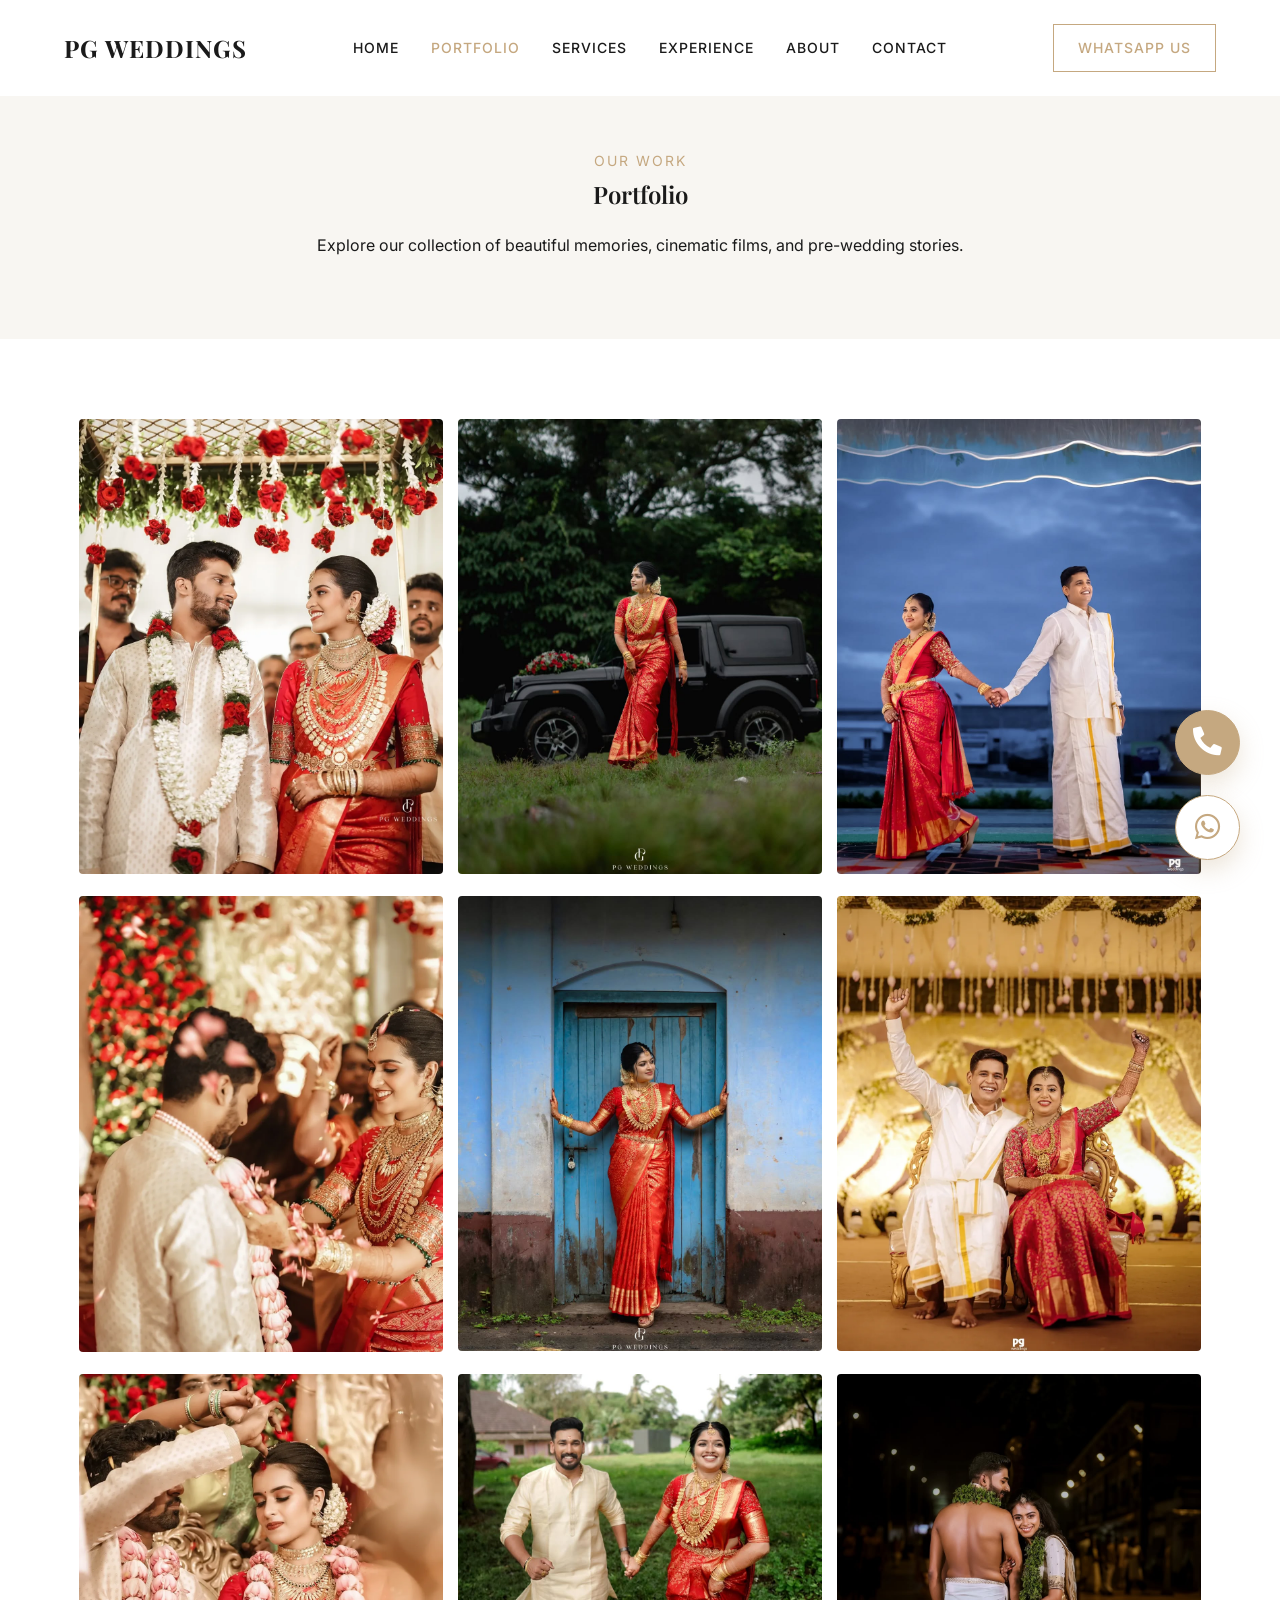
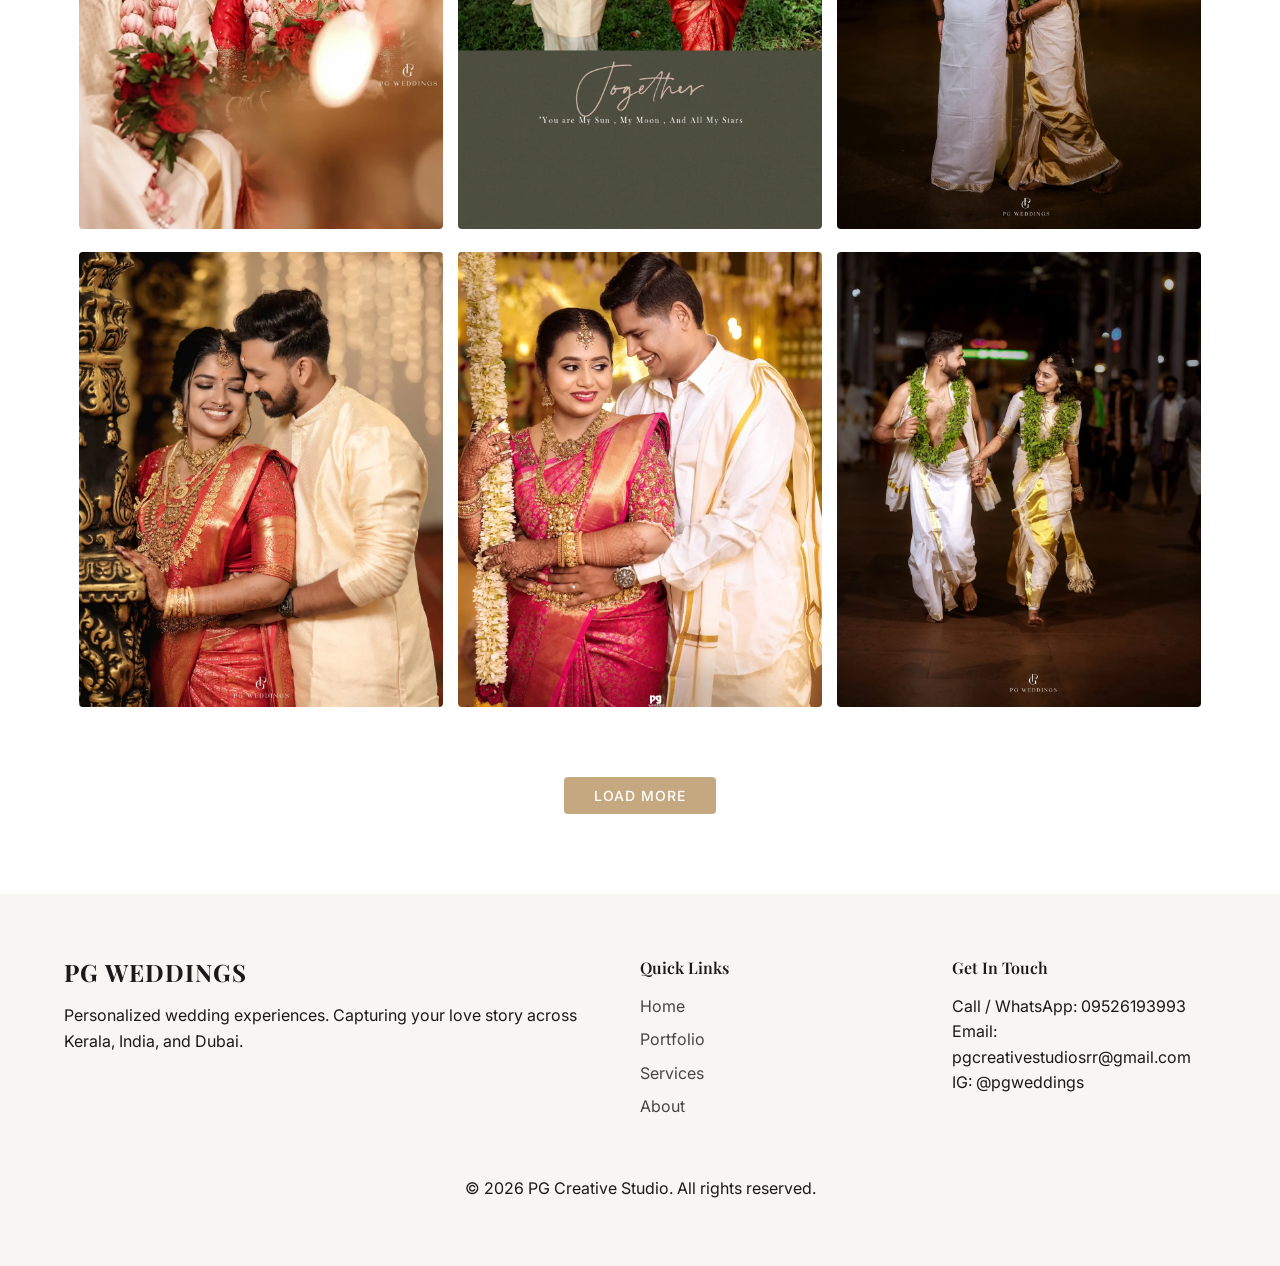
==== portfolio.html @ 246a3004 "Initial commit" ====
<!DOCTYPE html>
<html lang="en">
<head>
    <meta charset="UTF-8">
    <meta name="viewport" content="width=device-width, initial-scale=1.0">
    <title>Portfolio | PG Weddings</title>
    <link href="https://fonts.googleapis.com/css2?family=Playfair+Display:ital,wght@0,400;0,600;0,700;1,400&family=Inter:wght@300;400;500;600&display=swap" rel="stylesheet">
    <link rel="stylesheet" href="css/style.css">
    <link rel="stylesheet" href="https://cdnjs.cloudflare.com/ajax/libs/font-awesome/5.15.4/css/all.min.css">
    <style>
        .page-header {
            padding: 150px 0 80px;
            background-color: var(--color-off-white);
            text-align: center;
        }
        .masonry-grid {
            column-count: 3;
            column-gap: 15px;
            padding: 0 15px;
        }
        .masonry-grid .portfolio-item {
            margin-bottom: 15px;
            display: inline-block;
            width: 100%;
            height: auto !important;
            break-inside: avoid;
        }
        .masonry-grid .portfolio-item img {
            height: auto !important;
            display: block;
        }
        @media (max-width: 900px) {
            .masonry-grid { column-count: 2; }
        }
        @media (max-width: 600px) {
            .masonry-grid { column-count: 1; }
        }
    </style>
</head>
<body>
    <header class="navbar">
        <div class="container nav-container">
            <a href="index.html" class="logo">PG WEDDINGS</a>
            <nav class="nav-links">
                <a href="index.html">Home</a>
                <a href="portfolio.html" class="active">Portfolio</a>
                <a href="services.html">Services</a>
                <a href="process.html">Experience</a>
                <a href="about.html">About</a>
                <a href="contact.html">Contact</a>
            </nav>
            <div class="nav-actions">
                <a href="https://wa.me/919526193993" class="btn btn-outline nav-whatsapp">WhatsApp Us</a>
                <button class="mobile-menu-btn" aria-label="Open menu">
                    <span></span><span></span><span></span>
                </button>
            </div>
        </div>
    </header>

    <div class="mobile-nav">
        <div class="mobile-nav-inner">
            <a href="index.html">Home</a>
            <a href="portfolio.html">Portfolio</a>
            <a href="services.html">Services</a>
            <a href="process.html">Experience</a>
            <a href="about.html">About</a>
            <a href="contact.html">Contact</a>
            <a href="https://wa.me/919526193993" class="btn btn-primary mt-4">WhatsApp Us</a>
        </div>
    </div>

    <section class="page-header">
        <div class="container">
            <span class="subheading">Our Work</span>
            <h1>Portfolio</h1>
            <p class="mt-4 max-w-2xl mx-auto">Explore our collection of beautiful memories, cinematic films, and pre-wedding stories.</p>
        </div>
    </section>

    <section class="section">
        <div class="container hover-gallery">
            <div class="masonry-grid" id="portfolioGrid">
                <div class="portfolio-item"><img src="assets/images/img-1.jpg" alt="Wedding" loading="lazy"></div>
                <div class="portfolio-item"><img src="assets/images/img-2.jpg" alt="Wedding" loading="lazy"></div>
                <div class="portfolio-item"><img src="assets/images/img-3.jpg" alt="Wedding" loading="lazy"></div>
                <div class="portfolio-item"><img src="assets/images/img-4.jpg" alt="Wedding" loading="lazy"></div>
                <div class="portfolio-item"><img src="assets/images/img-5.jpg" alt="Wedding" loading="lazy"></div>
                <div class="portfolio-item"><img src="assets/images/img-6.jpg" alt="Wedding" loading="lazy"></div>
                <div class="portfolio-item"><img src="assets/images/img-7.jpg" alt="Wedding" loading="lazy"></div>
                <div class="portfolio-item"><img src="assets/images/img-8.jpg" alt="Wedding" loading="lazy"></div>
                <div class="portfolio-item"><img src="assets/images/img-9.jpg" alt="Wedding" loading="lazy"></div>
                <div class="portfolio-item"><img src="assets/images/img-10.jpg" alt="Wedding" loading="lazy"></div>
                <div class="portfolio-item"><img src="assets/images/img-12.jpg" alt="Wedding" loading="lazy"></div>
                <div class="portfolio-item"><img src="assets/images/img-13.jpg" alt="Wedding" loading="lazy"></div>
                <div class="portfolio-item"><img src="assets/images/img-14.jpg" alt="Wedding" loading="lazy"></div>
                <div class="portfolio-item"><img src="assets/images/img-15.jpg" alt="Wedding" loading="lazy"></div>
                <div class="portfolio-item"><img src="assets/images/img-16.jpg" alt="Wedding" loading="lazy"></div>
                <div class="portfolio-item"><img src="assets/images/img-17.jpg" alt="Wedding" loading="lazy"></div>
                <div class="portfolio-item"><img src="assets/images/img-18.jpg" alt="Wedding" loading="lazy"></div>
                <div class="portfolio-item"><img src="assets/images/img-19.jpg" alt="Wedding" loading="lazy"></div>
                <div class="portfolio-item"><img src="assets/images/img-20.jpg" alt="Wedding" loading="lazy"></div>
                <div class="portfolio-item"><img src="assets/images/img-21.jpg" alt="Wedding" loading="lazy"></div>
                <div class="portfolio-item"><img src="assets/images/img-22.jpg" alt="Wedding" loading="lazy"></div>
                <div class="portfolio-item"><img src="assets/images/img-23.jpg" alt="Wedding" loading="lazy"></div>
                <div class="portfolio-item"><img src="assets/images/img-24.jpg" alt="Wedding" loading="lazy"></div>
                <div class="portfolio-item"><img src="assets/images/img-25.jpg" alt="Wedding" loading="lazy"></div>
                <div class="portfolio-item"><img src="assets/images/img-26.jpg" alt="Wedding" loading="lazy"></div>
                <div class="portfolio-item"><img src="assets/images/img-27.jpg" alt="Wedding" loading="lazy"></div>
                <div class="portfolio-item"><img src="assets/images/img-28.jpg" alt="Wedding" loading="lazy"></div>
                <div class="portfolio-item"><img src="assets/images/img-29.jpg" alt="Wedding" loading="lazy"></div>
                <div class="portfolio-item"><img src="assets/images/img-30.jpg" alt="Wedding" loading="lazy"></div>
                <div class="portfolio-item"><img src="assets/images/img-31.jpg" alt="Wedding" loading="lazy"></div>
                <div class="portfolio-item"><img src="assets/images/img-33.jpg" alt="Wedding" loading="lazy"></div>
                <div class="portfolio-item"><img src="assets/images/img-34.jpg" alt="Wedding" loading="lazy"></div>
                <div class="portfolio-item"><img src="assets/images/img-35.jpg" alt="Wedding" loading="lazy"></div>
                <div class="portfolio-item"><img src="assets/images/img-38.jpg" alt="Wedding" loading="lazy"></div>
                <div class="portfolio-item"><img src="assets/images/img-42.jpg" alt="Wedding" loading="lazy"></div>
                <div class="portfolio-item"><img src="assets/images/img-45.jpg" alt="Wedding" loading="lazy"></div>
                <div class="portfolio-item"><img src="assets/images/img-50.jpg" alt="Wedding" loading="lazy"></div>
                <div class="portfolio-item"><img src="assets/images/img-54.jpg" alt="Wedding" loading="lazy"></div>
                <div class="portfolio-item"><img src="assets/images/img-56.jpg" alt="Wedding" loading="lazy"></div>
            </div>
            
            <div class="text-center mt-5">
                <button id="loadMoreBtn" class="btn btn-primary" style="background-color: var(--color-gold); color: white; border: none; padding: 10px 30px; border-radius: 4px; font-weight: 500; cursor: pointer;">Load More</button>
            </div>
            
            <script>
                document.addEventListener('DOMContentLoaded', () => {
                    const items = document.querySelectorAll('#portfolioGrid .portfolio-item');
                    let visibleCount = 12;
                    for(let i = visibleCount; i < items.length; i++) {
                        items[i].style.display = 'none';
                    }
                    const btn = document.getElementById('loadMoreBtn');
                    if(btn) {
                        if(items.length <= visibleCount) btn.style.display = 'none';
                        btn.addEventListener('click', () => {
                            const newCount = visibleCount + 12;
                            for(let i = visibleCount; i < newCount && i < items.length; i++) {
                                items[i].style.display = 'inline-block';
                            }
                            visibleCount = newCount;
                            if(visibleCount >= items.length) btn.style.display = 'none';
                        });
                    }
                });
            </script>
        </div>
    </section>

    <!-- Floating Action Buttons -->
    <div class="floating-actions">
        <a href="tel:+919526193993" class="float-btn call-btn" aria-label="Call Now"><i class="fas fa-phone-alt"></i></a>
        <a href="https://wa.me/919526193993" class="float-btn wa-btn" aria-label="WhatsApp Us"><i class="fab fa-whatsapp"></i></a>
    </div>

    <!-- Footer -->
    <footer class="footer bg-light py-5 border-t">
        <div class="container grid footer-grid">
            <div class="footer-brand">
                <h3 class="logo mb-3">PG WEDDINGS</h3>
                <p class="text-sm opacity-80">Personalized wedding experiences. Capturing your love story across Kerala, India, and Dubai.</p>
            </div>
            <div class="footer-links">
                <h4 class="mb-3">Quick Links</h4>
                <a href="index.html">Home</a>
                <a href="portfolio.html">Portfolio</a>
                <a href="services.html">Services</a>
                <a href="about.html">About</a>
            </div>
            <div class="footer-contact">
                <h4 class="mb-3">Get In Touch</h4>
                <p>Call / WhatsApp: <a href="tel:+919526193993">09526193993</a></p>
                <p>Email: <a href="mailto:pgcreativestudiosrr@gmail.com">pgcreativestudiosrr@gmail.com</a></p>
                <p class="mt-3"><a href="https://instagram.com/pgweddings" target="_blank">IG: @pgweddings</a></p>
            </div>
        </div>
        <div class="footer-bottom text-center pt-4 mt-5 border-t">
            <p class="text-sm opacity-60">&copy; <span id="year"></span> PG Creative Studio. All rights reserved.</p>
        </div>
    </footer>
    <script src="js/main.js"></script>
</body>
</html>
---- css/style.css ----
/* css/style.css */
:root {
  /* Colors */
  --color-white: #ffffff;
  --color-off-white: #f8f6f2; /* Beige/warm neutrals */
  --color-beige: #e6dfd1;
  --color-gold: #c5a880; /* Soft gold accents */
  --color-black: #1a1a1a;
  --color-dark: #2a2a2a;
  
  /* Typography */
  --font-heading: 'Playfair Display', serif;
  --font-body: 'Inter', sans-serif;
  
  /* Utilities */
  --transition-fast: 0.2s ease;
  --transition-smooth: 0.4s cubic-bezier(0.25, 0.46, 0.45, 0.94);
}

/* Reset & Basics */
* {
  margin: 0;
  padding: 0;
  box-sizing: border-box;
}

body {
  font-family: var(--font-body);
  color: var(--color-black);
  background-color: var(--color-white);
  line-height: 1.6;
  overflow-x: hidden;
}

h1, h2, h3, h4, h5, h6 {
  font-family: var(--font-heading);
  font-weight: 600;
  line-height: 1.2;
}

a {
  text-decoration: none;
  color: inherit;
  transition: color var(--transition-fast);
}

ul {
  list-style: none;
}

img {
  max-width: 100%;
  height: auto;
  display: block;
}

/* Typography Utilities */
.text-center { text-align: center; }
.mb-3 { margin-bottom: 1rem; }
.mb-5 { margin-bottom: 3rem; }
.mt-4 { margin-top: 1.5rem; }
.mt-5 { margin-top: 3rem; }
.py-5 { padding: 4rem 0; }
.px-4 { padding: 0 2rem; }
.subheading {
  display: block;
  font-family: var(--font-body);
  font-size: 0.875rem;
  text-transform: uppercase;
  letter-spacing: 2px;
  color: var(--color-gold);
  margin-bottom: 0.5rem;
}

/* Layout Utilities */
.container {
  width: 90%;
  max-width: 1200px;
  margin: 0 auto;
}

.grid {
  display: grid;
  gap: 2rem;
}

.bg-dark {
  background-color: var(--color-black);
  color: var(--color-white);
}

.bg-light {
  background-color: var(--color-off-white);
}

/* Buttons */
.btn {
  display: inline-block;
  padding: 0.75rem 1.5rem;
  font-family: var(--font-body);
  font-size: 0.875rem;
  font-weight: 500;
  text-transform: uppercase;
  letter-spacing: 1px;
  border: 1px solid transparent;
  cursor: pointer;
  transition: all var(--transition-smooth);
}

.btn-primary {
  background-color: var(--color-gold);
  color: var(--color-white);
}
.btn-primary:hover {
  background-color: #b39770;
}

.btn-secondary {
  background-color: var(--color-black);
  color: var(--color-white);
}
.btn-secondary:hover {
  background-color: #333;
}

.btn-outline {
  border-color: var(--color-gold);
  color: var(--color-gold);
}
.btn-outline:hover {
  background-color: var(--color-gold);
  color: var(--color-white);
}
.btn-outline.black-btn {
  border-color: var(--color-black);
  color: var(--color-black);
}
.btn-outline.black-btn:hover {
  background-color: var(--color-black);
  color: var(--color-white);
}

/* Navbar */
.navbar {
  position: fixed;
  top: 0;
  width: 100%;
  padding: 1.5rem 0;
  background: rgba(255, 255, 255, 0.95);
  backdrop-filter: blur(10px);
  z-index: 1000;
  transition: padding var(--transition-smooth), box-shadow var(--transition-smooth);
}
.navbar.scrolled {
  padding: 1rem 0;
  box-shadow: 0 4px 20px rgba(0,0,0,0.05);
}

.nav-container {
  display: flex;
  justify-content: space-between;
  align-items: center;
}

.logo {
  font-family: var(--font-heading);
  font-size: 1.5rem;
  font-weight: 700;
  letter-spacing: 1px;
}

.nav-links {
  display: flex;
  gap: 2rem;
}

.nav-links a {
  font-size: 0.875rem;
  font-weight: 500;
  text-transform: uppercase;
  letter-spacing: 1px;
}
.nav-links a:hover, .nav-links a.active {
  color: var(--color-gold);
}

.mobile-menu-btn {
  display: none;
  background: none;
  border: none;
  cursor: pointer;
  z-index: 1001;
}
.mobile-menu-btn span {
  display: block;
  width: 25px;
  height: 2px;
  background-color: var(--color-black);
  margin-bottom: 5px;
  transition: var(--transition-fast);
}

/* Mobile Nav Overlay */
.mobile-nav {
  position: fixed;
  top: 0;
  left: 0;
  width: 100%;
  height: 100vh;
  background-color: var(--color-white);
  z-index: 999;
  display: flex;
  align-items: center;
  justify-content: center;
  opacity: 0;
  pointer-events: none;
  transition: opacity var(--transition-smooth);
}
.mobile-nav.active {
  opacity: 1;
  pointer-events: all;
}
.mobile-nav-inner {
  text-align: center;
  display: flex;
  flex-direction: column;
  gap: 1.5rem;
}
.mobile-nav-inner a {
  font-family: var(--font-heading);
  font-size: 2rem;
}

/* Hero Section */
.hero {
  height: 100vh;
  min-height: 600px;
  position: relative;
  display: flex;
  align-items: center;
  justify-content: center;
  color: var(--color-white);
}

.hero-bg {
  position: absolute;
  top: 0;
  left: 0;
  width: 100%;
  height: 100%;
  background-image: url('../assets/images/img-22.jpg');
  background-size: cover;
  background-position: center 20%;
  z-index: -1;
}

.cinematic-overlay::before {
  content: '';
  position: absolute;
  top: 0; left: 0; width: 100%; height: 100%;
  background: linear-gradient(to bottom, rgba(0,0,0,0.3) 0%, rgba(0,0,0,0.6) 100%);
  z-index: -1;
}

.hero-title {
  font-size: clamp(2.5rem, 5vw, 5rem);
  margin-bottom: 1rem;
  color: var(--color-black);
}

.hero-subtitle {
  font-size: clamp(1rem, 2vw, 1.25rem);
  max-width: 600px;
  margin: 0 auto 2rem;
  opacity: 0.9;
}

.hero-ctas {
  display: flex;
  gap: 1rem;
  justify-content: center;
}

/* Locations */
.locations {
  padding: 3rem 0;
}
.locations .location-text {
  font-size: 1.5rem;
  letter-spacing: 2px;
  font-family: var(--font-heading);
  margin: 0;
}
.locations .accent { color: var(--color-gold); }
.locations .divider { margin: 0 1rem; opacity: 0.5; }

/* Portfolio Preview */
.section { padding: 5rem 0; }
.portfolio-grid { grid-template-columns: repeat(3, 1fr); gap: 1rem; }
.portfolio-item {
  position: relative;
  overflow: hidden;
  height: 400px;
  border-radius: 4px;
}
.portfolio-item img {
  width: 100%;
  height: 100%;
  object-fit: cover;
  transition: transform 0.8s ease;
}
.portfolio-item:hover img {
  transform: scale(1.05);
}
.portfolio-overlay {
  position: absolute;
  inset: 0;
  background: rgba(0,0,0,0.4);
  display: flex;
  align-items: center;
  justify-content: center;
  opacity: 0;
  transition: opacity var(--transition-smooth);
}
.portfolio-item:hover .portfolio-overlay {
  opacity: 1;
}
.portfolio-overlay h3 {
  color: var(--color-white);
  font-size: 1.5rem;
  transform: translateY(20px);
  transition: transform var(--transition-smooth);
}
.portfolio-item:hover .portfolio-overlay h3 {
  transform: translateY(0);
}

/* Services */
.services-grid { grid-template-columns: repeat(3, 1fr); gap: 2rem; }
.service-card {
  padding: 2rem;
  background: var(--color-white);
  box-shadow: 0 10px 30px rgba(0,0,0,0.05);
  transition: transform var(--transition-smooth);
  border-radius: 4px;
}
.service-card:hover { transform: translateY(-5px); }
.service-card h3 { margin: 1rem 0; font-size: 1.25rem; }
.service-card p { font-size: 0.9rem; color: #666; }
.service-icon {
  font-size: 2.5rem;
  color: var(--color-gold);
  margin-bottom: 1rem;
}

/* Why Us */
.why-grid { grid-template-columns: 1fr 1fr; align-items: center; }
.features-list li {
  margin-bottom: 1rem;
  padding-left: 1.5rem;
  position: relative;
}
.features-list li::before {
  content: '✓';
  position: absolute;
  left: 0;
  color: var(--color-gold);
}

/* Testimonials */
.testimonial-slider { padding: 2rem; background: var(--color-black); }
.quote { font-family: var(--font-heading); font-size: 1.5rem; font-style: italic; }

/* Footer */
.footer-grid { grid-template-columns: 2fr 1fr 1fr; gap: 3rem; }
.footer-links a { display: block; margin-bottom: 0.5rem; opacity: 0.8; }
.footer-links a:hover { opacity: 1; color: var(--color-gold); }

/* Floating Actions */
.floating-actions {
  position: fixed;
  bottom: 40px;
  right: 40px;
  display: flex;
  flex-direction: column;
  gap: 20px;
  z-index: 99;
}
.float-btn {
  width: 65px;
  height: 65px;
  background-color: var(--color-white);
  border-radius: 50%;
  display: flex;
  align-items: center;
  justify-content: center;
  box-shadow: 0 10px 25px rgba(197, 168, 128, 0.3);
  border: 1px solid var(--color-gold);
  font-size: 1.8rem;
  text-decoration: none;
  transition: all var(--transition-smooth);
}
.float-btn:hover { 
  transform: translateY(-5px); 
  box-shadow: 0 15px 30px rgba(197, 168, 128, 0.5); 
}
.wa-btn { background-color: var(--color-white); color: var(--color-gold); }
.wa-btn:hover { background-color: var(--color-gold); color: var(--color-white); }
.call-btn { background-color: var(--color-gold); color: var(--color-white); }
.call-btn:hover { background-color: var(--color-white); color: var(--color-gold); }

/* Animations */
.fade-in { animation: fadeIn 2s ease forwards; }
.slide-up { opacity: 0; transform: translateY(30px); animation: slideUp 1s ease forwards; }
.delay-1 { animation-delay: 0.3s; }
.delay-2 { animation-delay: 0.6s; }
@keyframes fadeIn { to { opacity: 1; } }
@keyframes slideUp { to { opacity: 1; transform: translateY(0); } }

/* =====================
   RESPONSIVE — Tablet (≤1024px)
   ===================== */
@media (max-width: 1024px) {
  .portfolio-grid { grid-template-columns: repeat(2, 1fr); }
  .services-grid  { grid-template-columns: repeat(2, 1fr); }
  .footer-grid    { grid-template-columns: 1fr 1fr; gap: 2rem; }
  .why-grid       { grid-template-columns: 1fr; }
  .why-content    { padding: 0; }
  .portfolio-item { height: 320px; }
}

/* =====================
   RESPONSIVE — Mobile (≤768px)
   ===================== */
@media (max-width: 768px) {
  /* Nav */
  .nav-links, .nav-whatsapp { display: none; }
  .mobile-menu-btn { display: block; }

  /* Section spacing */
  .section { padding: 3rem 0; }
  .py-5    { padding: 2.5rem 0; }

  /* Hero */
  .hero-title { font-size: 2rem; }
  .hero-subtitle { font-size: 0.95rem; padding: 0 1rem; }
  .hero-ctas {
    flex-direction: column;
    align-items: center;
    gap: 0.75rem;
  }
  .hero-ctas .btn { width: 100%; max-width: 260px; text-align: center; }

  /* Locations */
  .locations .location-text { font-size: 1.1rem; letter-spacing: 1px; }

  /* Grids → single column */
  .portfolio-grid,
  .services-grid,
  .why-grid,
  .footer-grid { grid-template-columns: 1fr; gap: 1.25rem; }

  /* Portfolio items */
  .portfolio-item { height: 260px; }

  /* Why-us section */
  .why-content { margin-top: 1.5rem; padding: 0; }

  /* Footer */
  .footer-grid { gap: 1.5rem; }
  .footer-contact a {
    word-break: break-all; /* prevents email overflow */
  }

  /* Floating buttons */
  .floating-actions { bottom: 16px; right: 16px; gap: 12px; }
  .float-btn { width: 48px; height: 48px; font-size: 1.4rem; }

  /* Testimonials */
  .quote { font-size: 1.15rem; }
}

/* =====================
   RESPONSIVE — Small Mobile (≤480px)
   ===================== */
@media (max-width: 480px) {
  /* Typography */
  .hero-title    { font-size: 1.75rem; }
  .hero-subtitle { font-size: 0.875rem; }
  h2             { font-size: 1.5rem; }

  /* Buttons */
  .btn { padding: 0.65rem 1.25rem; }

  /* Container padding safety */
  .container { width: 94%; }

  /* Portfolio */
  .portfolio-item { height: 220px; }
  .portfolio-grid { gap: 0.75rem; }

  /* Service cards */
  .service-card { padding: 1.5rem; }

  /* Floating buttons — move further from edge */
  .floating-actions { bottom: 12px; right: 12px; }
  .float-btn { width: 44px; height: 44px; font-size: 1.25rem; }

  /* Mobile nav links bigger tap targets */
  .mobile-nav-inner a { font-size: 1.6rem; }

  /* Footer bottom wrapping */
  .footer-bottom { font-size: 0.75rem; }
}
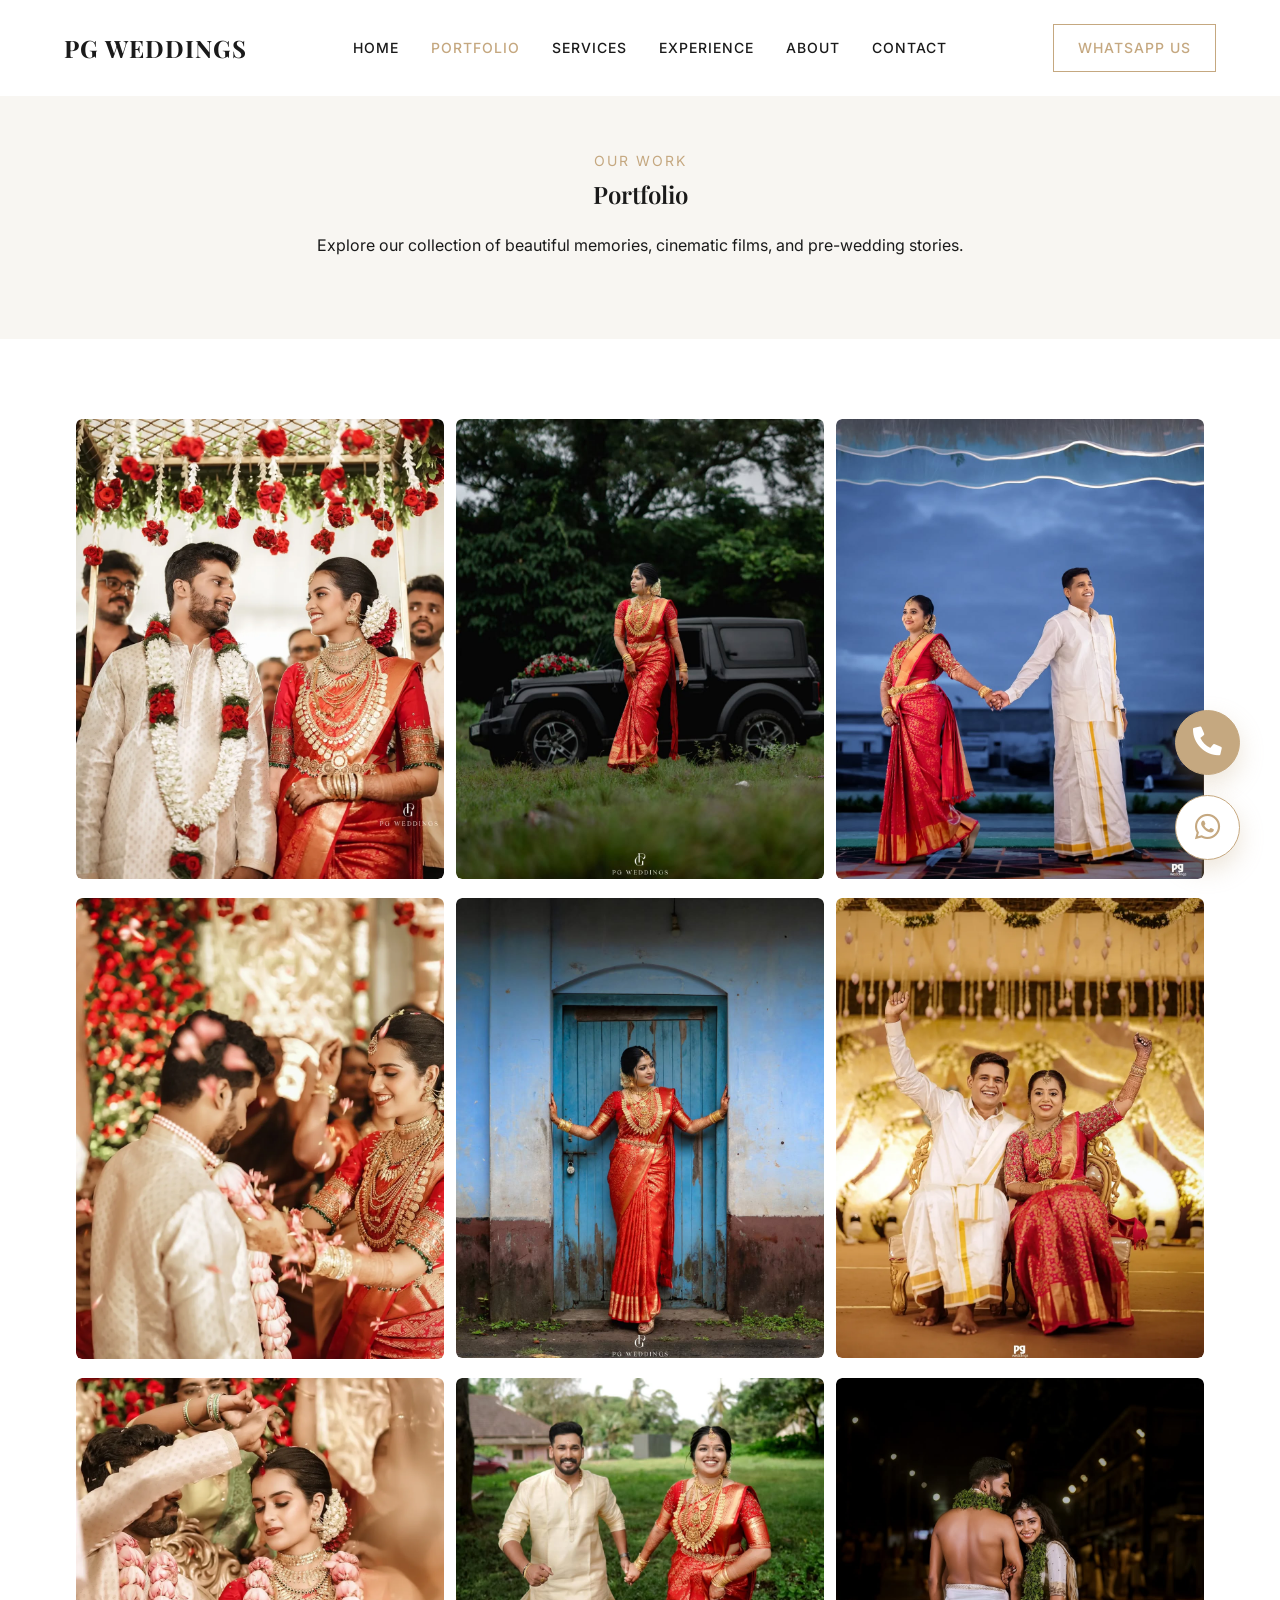
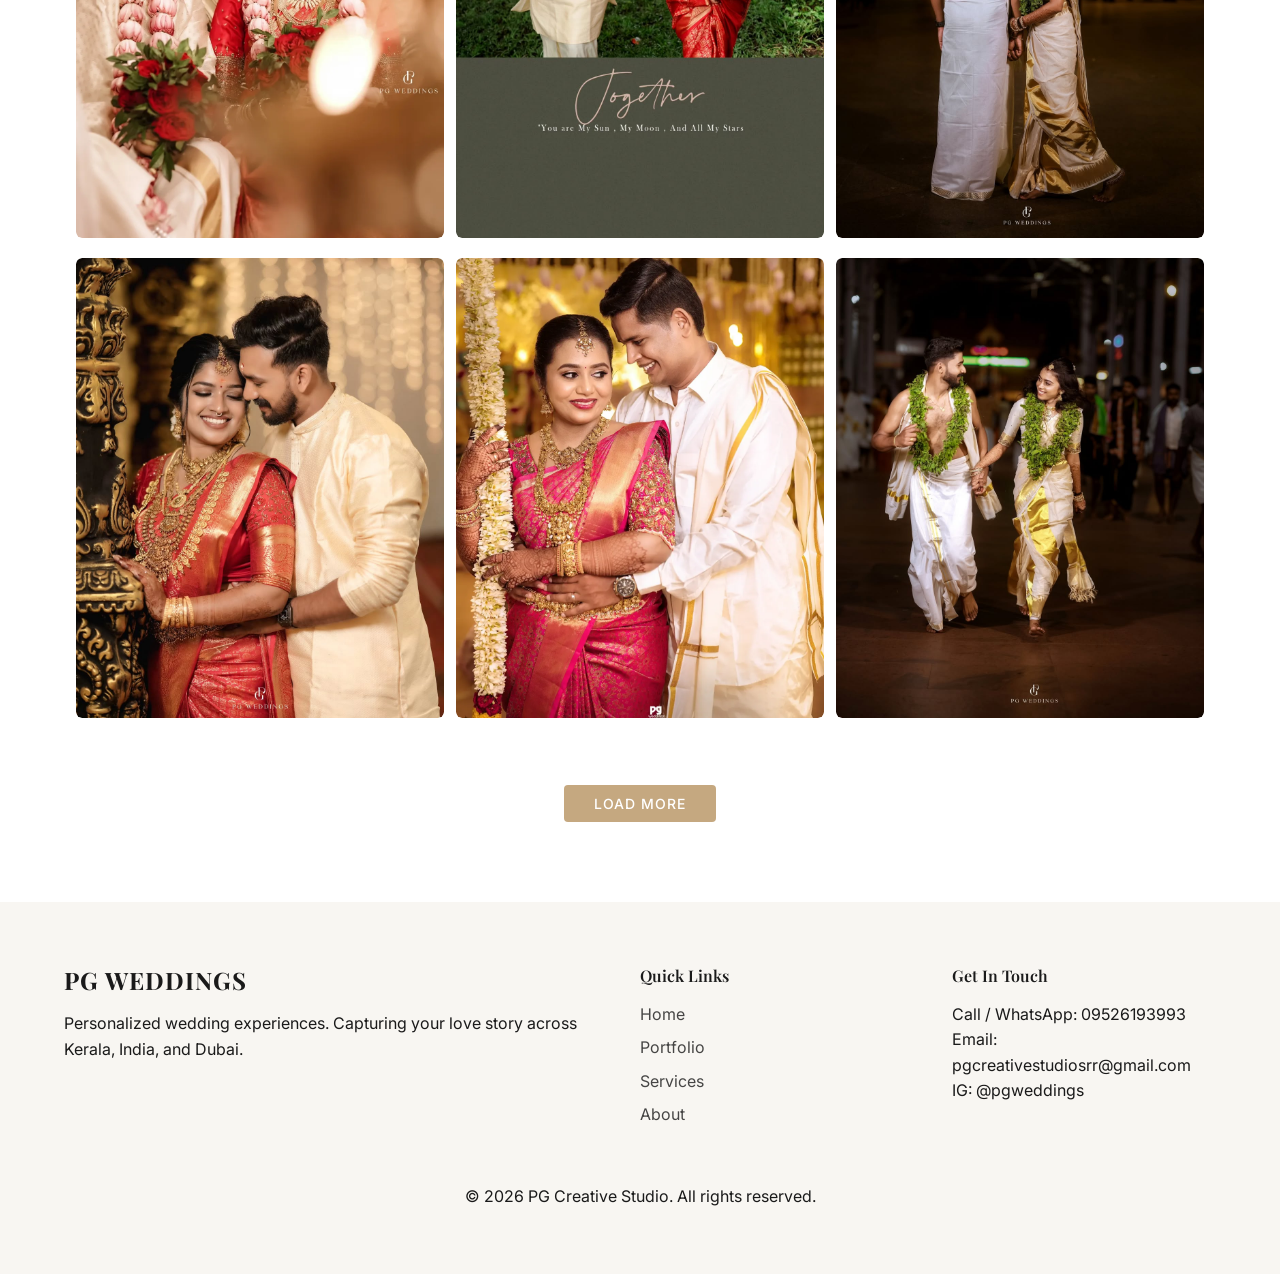
==== commit ac988a0d: "Update code" ====
--- a/portfolio.html
+++ b/portfolio.html
@@ -15,25 +15,43 @@
         }
         .masonry-grid {
             column-count: 3;
-            column-gap: 15px;
-            padding: 0 15px;
+            column-gap: 12px;
+            padding: 0 12px;
         }
         .masonry-grid .portfolio-item {
-            margin-bottom: 15px;
+            margin-bottom: 12px;
             display: inline-block;
             width: 100%;
             height: auto !important;
             break-inside: avoid;
+            border-radius: 6px;
+            overflow: hidden;
         }
         .masonry-grid .portfolio-item img {
             height: auto !important;
             display: block;
-        }
+            width: 100%;
+            border-radius: 6px;
+            transition: transform 0.4s ease;
+        }
+        .masonry-grid .portfolio-item:hover img {
+            transform: scale(1.03);
+        }
+        /* Tablet */
         @media (max-width: 900px) {
-            .masonry-grid { column-count: 2; }
-        }
+            .masonry-grid { column-count: 2; column-gap: 10px; padding: 0 10px; }
+            .masonry-grid .portfolio-item { margin-bottom: 10px; }
+        }
+        /* Mobile — keep 2 columns for a nice gallery feel */
         @media (max-width: 600px) {
-            .masonry-grid { column-count: 1; }
+            .page-header { padding: 100px 0 40px; }
+            .masonry-grid { column-count: 2; column-gap: 6px; padding: 0 6px; }
+            .masonry-grid .portfolio-item { margin-bottom: 6px; border-radius: 4px; }
+            .masonry-grid .portfolio-item img { border-radius: 4px; }
+        }
+        /* Very small phones */
+        @media (max-width: 360px) {
+            .masonry-grid { column-count: 1; column-gap: 0; padding: 0 8px; }
         }
     </style>
 </head>
